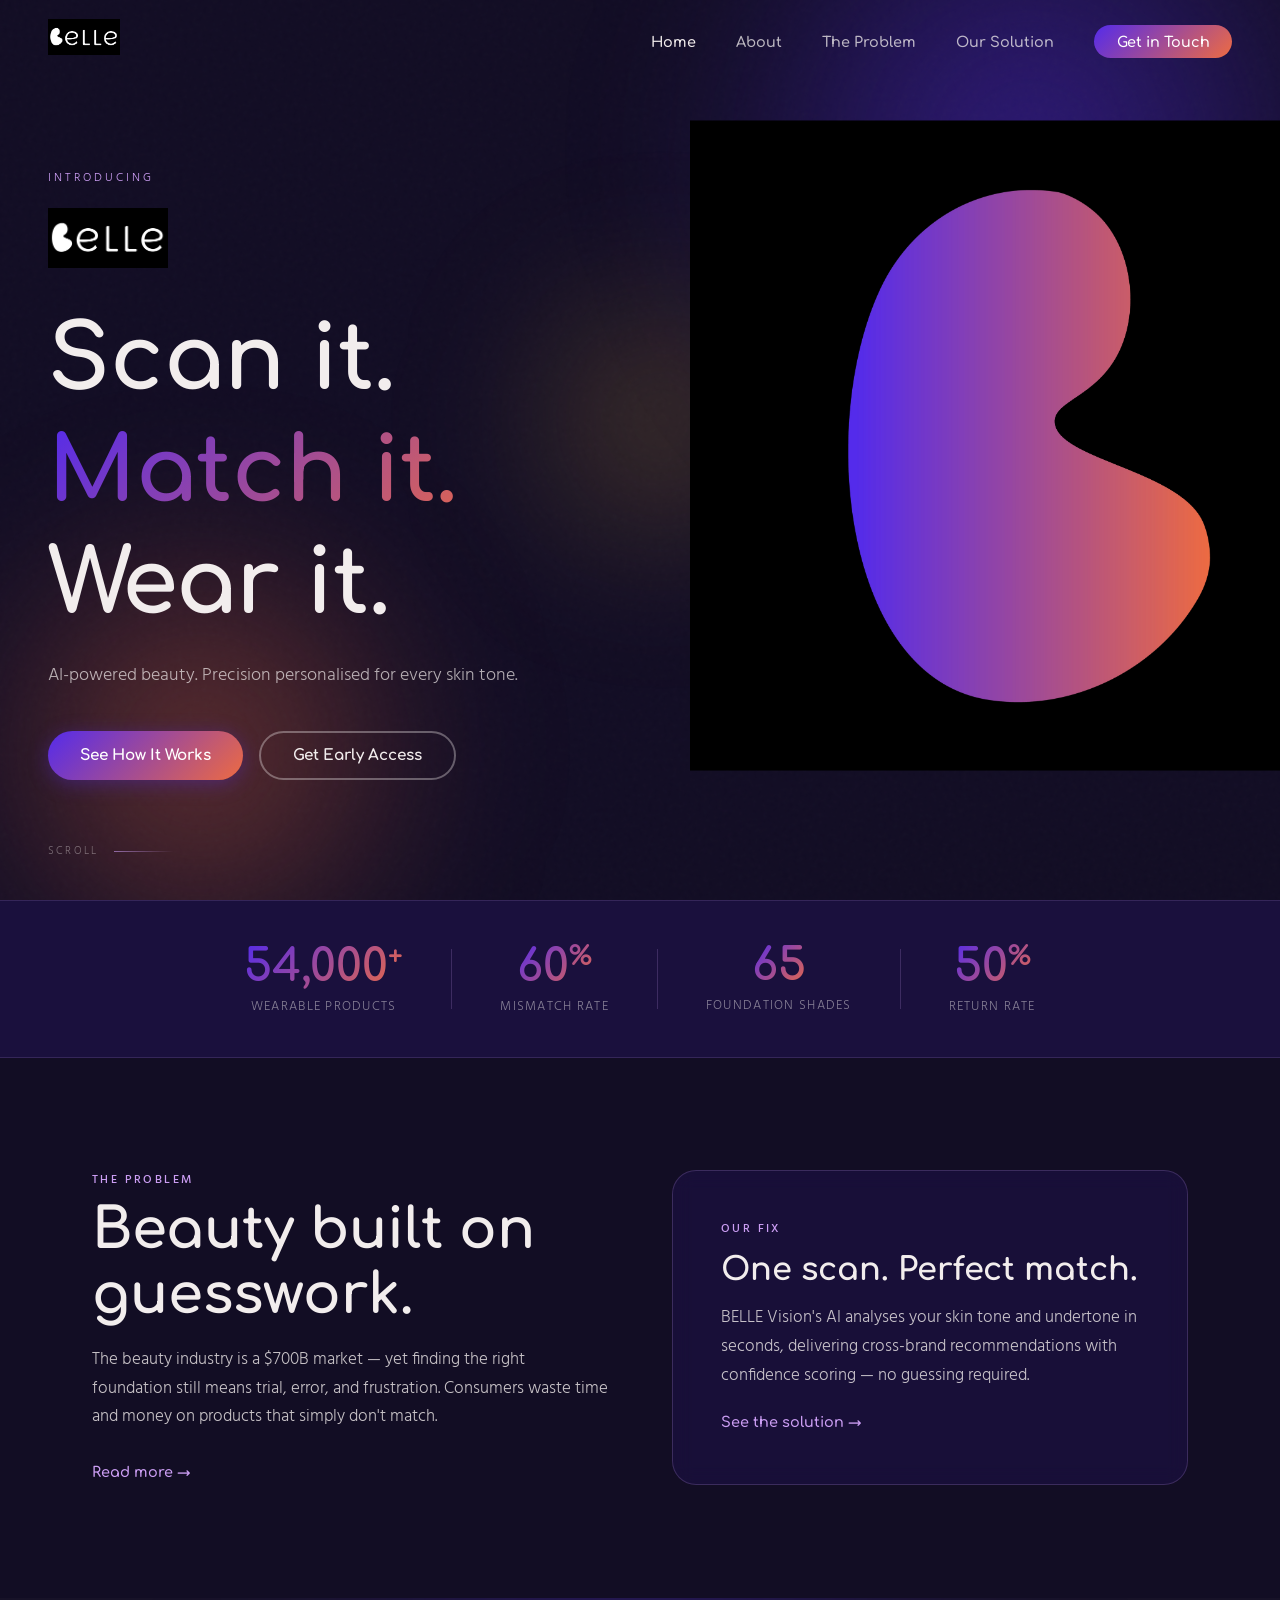
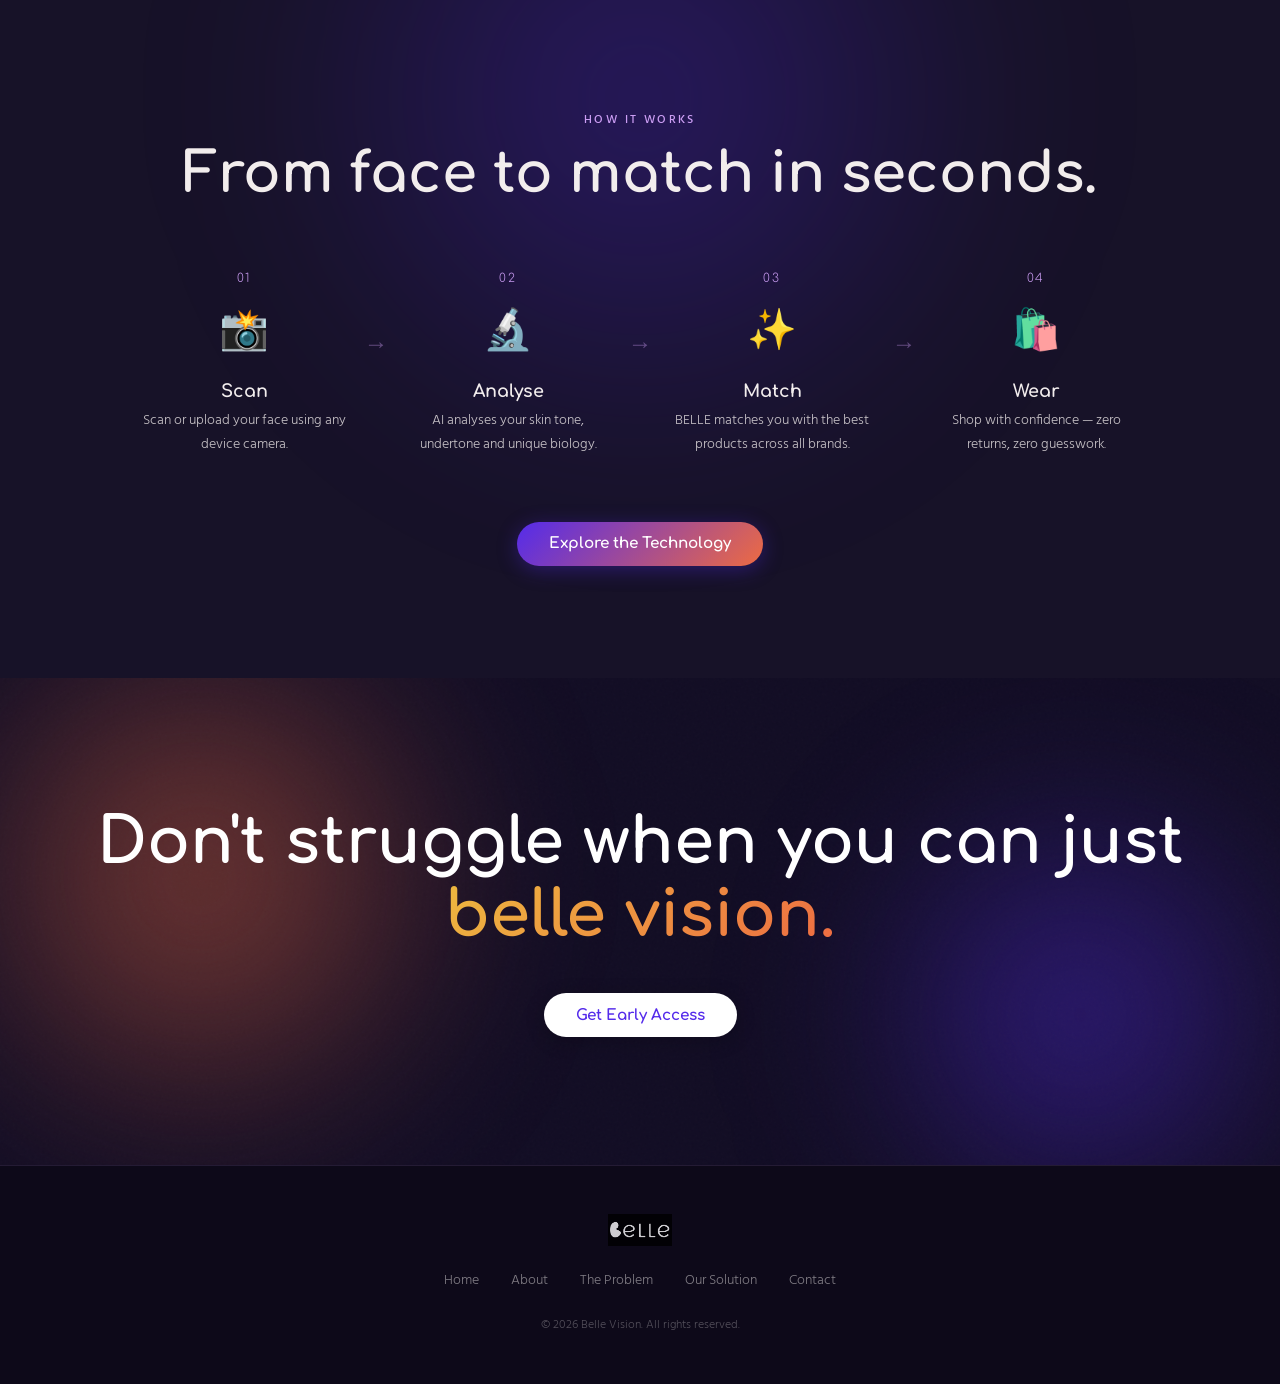
==== bellevision/index.html @ 5bf1c322 "website" ====
<!DOCTYPE html>
<html lang="en">
<head>
  <meta charset="UTF-8" />
  <meta name="viewport" content="width=device-width, initial-scale=1.0" />
  <title>belle vision — Scan it. Match it. Wear it.</title>
  <link rel="icon" type="image/png" href="assets/appicon.png" />
  <link href="https://fonts.googleapis.com/css2?family=Comforter&family=Comfortaa:wght@400;600;700&family=Hind:wght@300;400;500&display=swap" rel="stylesheet" />
  <link rel="stylesheet" href="css/style.css" />
</head>
<body>

  <!-- NAV -->
  <nav class="nav" id="nav">
    <a href="index.html" class="nav-logo">
      <img src="assets/logo_white.png" alt="belle vision" />
    </a>
    <div class="nav-links">
      <a href="index.html" class="active">Home</a>
      <a href="pages/about.html">About</a>
      <a href="pages/problem.html">The Problem</a>
      <a href="pages/solution.html">Our Solution</a>
      <a href="pages/contact.html" class="nav-cta">Get in Touch</a>
    </div>
    <button class="nav-burger" id="burger" aria-label="Menu">
      <span></span><span></span><span></span>
    </button>
  </nav>

  <!-- HERO -->
  <section class="hero">
    <div class="hero-bg">
      <div class="aura aura-1"></div>
      <div class="aura aura-2"></div>
      <div class="aura aura-3"></div>
      <div class="grain"></div>
    </div>
    <div class="hero-content">
      <p class="hero-eyebrow">Introducing</p>
      <div class="hero-logo-wrap">
        <img src="assets/logo_white.png" alt="belle vision" class="hero-logo" />
      </div>
      <h1 class="hero-headline">
        <span class="line">Scan it.</span>
        <span class="line">Match it.</span>
        <span class="line">Wear it.</span>
      </h1>
      <p class="hero-sub">AI-powered beauty. Precision personalised for every skin tone.</p>
      <div class="hero-btns">
        <a href="pages/solution.html" class="btn btn-primary">See How It Works</a>
        <a href="pages/contact.html" class="btn btn-ghost">Get Early Access</a>
      </div>
    </div>
    <div class="hero-mark">
      <img src="assets/logomark.png" alt="" />
    </div>
    <div class="scroll-hint">
      <span>scroll</span>
      <div class="scroll-line"></div>
    </div>
  </section>

  <!-- STATS BAR -->
  <section class="stats-bar">
    <div class="stat">
      <span class="stat-num">54,000<sup>+</sup></span>
      <span class="stat-label">Wearable Products</span>
    </div>
    <div class="stat-divider"></div>
    <div class="stat">
      <span class="stat-num">60<sup>%</sup></span>
      <span class="stat-label">Mismatch Rate</span>
    </div>
    <div class="stat-divider"></div>
    <div class="stat">
      <span class="stat-num">65</span>
      <span class="stat-label">Foundation Shades</span>
    </div>
    <div class="stat-divider"></div>
    <div class="stat">
      <span class="stat-num">50<sup>%</sup></span>
      <span class="stat-label">Return Rate</span>
    </div>
  </section>

  <!-- INTRO SECTION -->
  <section class="intro section">
    <div class="container">
      <div class="intro-grid">
        <div class="intro-text fade-in">
          <p class="label">The Problem</p>
          <h2>Beauty built on guesswork.</h2>
          <p>The beauty industry is a $700B market — yet finding the right foundation still means trial, error, and frustration. Consumers waste time and money on products that simply don't match.</p>
          <a href="pages/problem.html" class="link-arrow">Read more →</a>
        </div>
        <div class="intro-card fade-in delay-1">
          <div class="card-inner">
            <p class="label">Our Fix</p>
            <h3>One scan. Perfect match.</h3>
            <p>BELLE Vision's AI analyses your skin tone and undertone in seconds, delivering cross-brand recommendations with confidence scoring — no guessing required.</p>
            <a href="pages/solution.html" class="link-arrow">See the solution →</a>
          </div>
        </div>
      </div>
    </div>
  </section>

  <!-- HOW IT WORKS TEASER -->
  <section class="how-teaser section">
    <div class="how-bg">
      <div class="aura aura-4"></div>
    </div>
    <div class="container">
      <p class="label text-center fade-in">How It Works</p>
      <h2 class="text-center fade-in">From face to match in seconds.</h2>
      <div class="steps fade-in delay-1">
        <div class="step">
          <div class="step-num">01</div>
          <div class="step-icon">📸</div>
          <h4>Scan</h4>
          <p>Scan or upload your face using any device camera.</p>
        </div>
        <div class="step-arrow">→</div>
        <div class="step">
          <div class="step-num">02</div>
          <div class="step-icon">🔬</div>
          <h4>Analyse</h4>
          <p>AI analyses your skin tone, undertone and unique biology.</p>
        </div>
        <div class="step-arrow">→</div>
        <div class="step">
          <div class="step-num">03</div>
          <div class="step-icon">✨</div>
          <h4>Match</h4>
          <p>BELLE matches you with the best products across all brands.</p>
        </div>
        <div class="step-arrow">→</div>
        <div class="step">
          <div class="step-num">04</div>
          <div class="step-icon">🛍️</div>
          <h4>Wear</h4>
          <p>Shop with confidence — zero returns, zero guesswork.</p>
        </div>
      </div>
      <div class="text-center fade-in delay-2">
        <a href="pages/solution.html" class="btn btn-primary">Explore the Technology</a>
      </div>
    </div>
  </section>

  <!-- CTA BAND -->
  <section class="cta-band">
    <div class="cta-band-bg">
      <div class="aura aura-5"></div>
      <div class="aura aura-6"></div>
      <div class="grain"></div>
    </div>
    <div class="cta-band-content fade-in">
      <h2>Don't struggle when you can just<br><em>belle vision.</em></h2>
      <a href="pages/contact.html" class="btn btn-white">Get Early Access</a>
    </div>
  </section>

  <!-- FOOTER -->
  <footer class="footer">
    <div class="footer-inner">
      <img src="assets/logo_white.png" alt="belle vision" class="footer-logo" />
      <nav class="footer-nav">
        <a href="index.html">Home</a>
        <a href="pages/about.html">About</a>
        <a href="pages/problem.html">The Problem</a>
        <a href="pages/solution.html">Our Solution</a>
        <a href="pages/contact.html">Contact</a>
      </nav>
      <p class="footer-copy">© 2026 Belle Vision. All rights reserved.</p>
    </div>
  </footer>

  <script src="js/main.js"></script>
</body>
</html>
---- bellevision/css/style.css ----
/* ============================================
   BELLE VISION — Global Styles
   Colors: #542BEB (purple), #ED6B42 (orange),
           #CC9EF4 (light purple), #EDB83F (yellow),
           #F2EDED (off-white)
   Fonts: Comfortaa Bold (headings), Hind Light (body)
============================================ */

:root {
  --purple: #542BEB;
  --orange: #ED6B42;
  --light-purple: #CC9EF4;
  --yellow: #EDB83F;
  --cream: #F2EDED;
  --dark: #120D24;
  --grad-main: linear-gradient(135deg, #542BEB 0%, #ED6B42 100%);
  --grad-warm: linear-gradient(135deg, #EDB83F 0%, #ED6B42 100%);
  --grad-soft: linear-gradient(135deg, #CC9EF4 0%, #ED6B42 100%);
  --font-head: 'Comfortaa', cursive;
  --font-body: 'Hind', sans-serif;
}

*, *::before, *::after { box-sizing: border-box; margin: 0; padding: 0; }

html { scroll-behavior: smooth; }

body {
  font-family: var(--font-body);
  font-weight: 300;
  background: var(--dark);
  color: var(--cream);
  overflow-x: hidden;
}

/* ---- TYPOGRAPHY ---- */
h1, h2, h3, h4 { font-family: var(--font-head); font-weight: 700; line-height: 1.15; }
h1 { font-size: clamp(2.8rem, 7vw, 6rem); }
h2 { font-size: clamp(2rem, 4.5vw, 3.5rem); }
h3 { font-size: clamp(1.4rem, 3vw, 2rem); }
h4 { font-size: 1.1rem; }
p { font-size: 1.05rem; line-height: 1.7; color: rgba(242,237,237,0.8); }
a { text-decoration: none; color: inherit; }

.label {
  font-family: var(--font-body);
  font-weight: 500;
  font-size: 0.75rem;
  letter-spacing: 0.2em;
  text-transform: uppercase;
  color: var(--light-purple);
  margin-bottom: 0.75rem;
  display: block;
}

.text-center { text-align: center; }

/* ---- CONTAINER ---- */
.container { max-width: 1160px; margin: 0 auto; padding: 0 2rem; }

/* ---- BUTTONS ---- */
.btn {
  display: inline-flex;
  align-items: center;
  gap: 0.5rem;
  padding: 0.85rem 2rem;
  border-radius: 100px;
  font-family: var(--font-head);
  font-weight: 700;
  font-size: 0.95rem;
  transition: transform 0.2s, box-shadow 0.2s, opacity 0.2s;
  cursor: pointer;
  border: none;
}
.btn:hover { transform: translateY(-2px); }

.btn-primary {
  background: var(--grad-main);
  color: #fff;
  box-shadow: 0 4px 20px rgba(84,43,235,0.35);
}
.btn-primary:hover { box-shadow: 0 8px 32px rgba(84,43,235,0.5); }

.btn-ghost {
  background: transparent;
  color: var(--cream);
  border: 2px solid rgba(242,237,237,0.35);
}
.btn-ghost:hover { border-color: var(--cream); background: rgba(242,237,237,0.07); }

.btn-white {
  background: #fff;
  color: var(--purple);
  box-shadow: 0 4px 20px rgba(0,0,0,0.2);
}
.btn-white:hover { box-shadow: 0 8px 32px rgba(0,0,0,0.3); }

.btn-outline {
  background: transparent;
  color: var(--cream);
  border: 2px solid rgba(204,158,244,0.5);
}
.btn-outline:hover { border-color: var(--light-purple); }

.link-arrow {
  display: inline-flex;
  align-items: center;
  gap: 0.4rem;
  color: var(--light-purple);
  font-family: var(--font-head);
  font-weight: 600;
  font-size: 0.9rem;
  margin-top: 1.5rem;
  transition: gap 0.2s;
}
.link-arrow:hover { gap: 0.8rem; }

/* ---- NAV ---- */
.nav {
  position: fixed;
  top: 0; left: 0; right: 0;
  z-index: 100;
  display: flex;
  align-items: center;
  justify-content: space-between;
  padding: 1.2rem 3rem;
  transition: background 0.3s, backdrop-filter 0.3s, padding 0.3s;
}
.nav.scrolled {
  background: rgba(18,13,36,0.85);
  backdrop-filter: blur(16px);
  -webkit-backdrop-filter: blur(16px);
  padding: 0.8rem 3rem;
  border-bottom: 1px solid rgba(204,158,244,0.15);
}
.nav-logo img { height: 36px; }
.nav-links { display: flex; align-items: center; gap: 2.5rem; }
.nav-links a {
  font-family: var(--font-head);
  font-weight: 600;
  font-size: 0.9rem;
  color: rgba(242,237,237,0.75);
  transition: color 0.2s;
}
.nav-links a:hover, .nav-links a.active { color: var(--cream); }
.nav-cta {
  background: var(--grad-main) !important;
  color: #fff !important;
  padding: 0.55rem 1.4rem;
  border-radius: 100px;
}
.nav-burger { display: none; flex-direction: column; gap: 5px; background: none; border: none; cursor: pointer; padding: 4px; }
.nav-burger span { display: block; width: 24px; height: 2px; background: var(--cream); border-radius: 2px; transition: transform 0.3s, opacity 0.3s; }

/* ---- AURAS / GRADIENT BLOBS ---- */
.aura {
  position: absolute;
  border-radius: 50%;
  filter: blur(80px);
  pointer-events: none;
  will-change: transform;
}
.aura-1 { width: 700px; height: 700px; background: radial-gradient(circle, rgba(84,43,235,0.5) 0%, transparent 70%); top: -200px; right: -100px; animation: float1 12s ease-in-out infinite; }
.aura-2 { width: 500px; height: 500px; background: radial-gradient(circle, rgba(237,107,66,0.45) 0%, transparent 70%); bottom: -100px; left: -50px; animation: float2 15s ease-in-out infinite; }
.aura-3 { width: 300px; height: 300px; background: radial-gradient(circle, rgba(237,184,63,0.35) 0%, transparent 70%); top: 30%; left: 40%; animation: float3 10s ease-in-out infinite; }
.aura-4 { width: 800px; height: 800px; background: radial-gradient(circle, rgba(84,43,235,0.3) 0%, transparent 70%); top: -300px; left: 50%; transform: translateX(-50%); }
.aura-5 { width: 600px; height: 600px; background: radial-gradient(circle, rgba(237,107,66,0.5) 0%, transparent 70%); top: -100px; left: -100px; animation: float1 14s ease-in-out infinite; }
.aura-6 { width: 500px; height: 500px; background: radial-gradient(circle, rgba(84,43,235,0.5) 0%, transparent 70%); bottom: -100px; right: -50px; animation: float2 11s ease-in-out infinite; }

@keyframes float1 { 0%,100%{transform:translate(0,0)} 50%{transform:translate(-30px,40px)} }
@keyframes float2 { 0%,100%{transform:translate(0,0)} 50%{transform:translate(40px,-30px)} }
@keyframes float3 { 0%,100%{transform:translate(0,0)} 50%{transform:translate(-20px,20px)} }

.grain {
  position: absolute;
  inset: 0;
  background-image: url("data:image/svg+xml,%3Csvg viewBox='0 0 200 200' xmlns='http://www.w3.org/2000/svg'%3E%3Cfilter id='n'%3E%3CfeTurbulence type='fractalNoise' baseFrequency='0.9' numOctaves='4' stitchTiles='stitch'/%3E%3C/filter%3E%3Crect width='100%25' height='100%25' filter='url(%23n)' opacity='0.05'/%3E%3C/svg%3E");
  opacity: 0.4;
  pointer-events: none;
}

/* ---- HERO ---- */
.hero {
  position: relative;
  min-height: 100vh;
  display: flex;
  align-items: center;
  overflow: hidden;
  padding: 8rem 3rem 5rem;
}
.hero-bg { position: absolute; inset: 0; }
.hero-content {
  position: relative;
  z-index: 2;
  max-width: 700px;
}
.hero-eyebrow {
  font-family: var(--font-body);
  font-size: 0.75rem;
  letter-spacing: 0.25em;
  text-transform: uppercase;
  color: var(--light-purple);
  margin-bottom: 1.2rem;
  opacity: 0;
  animation: fadeUp 0.7s 0.2s forwards;
}
.hero-logo-wrap {
  opacity: 0;
  animation: fadeUp 0.7s 0.4s forwards;
  margin-bottom: 2rem;
}
.hero-logo { height: 60px; }
.hero-headline {
  display: flex;
  flex-direction: column;
  gap: 0.1em;
  margin-bottom: 1.5rem;
}
.hero-headline .line {
  display: block;
  opacity: 0;
  animation: fadeUp 0.7s forwards;
}
.hero-headline .line:nth-child(1) { animation-delay: 0.5s; }
.hero-headline .line:nth-child(2) { animation-delay: 0.65s; background: var(--grad-main); -webkit-background-clip: text; -webkit-text-fill-color: transparent; background-clip: text; }
.hero-headline .line:nth-child(3) { animation-delay: 0.8s; }
.hero-sub {
  font-size: 1.15rem;
  color: rgba(242,237,237,0.7);
  max-width: 480px;
  margin-bottom: 2.5rem;
  opacity: 0;
  animation: fadeUp 0.7s 1s forwards;
}
.hero-btns {
  display: flex;
  gap: 1rem;
  flex-wrap: wrap;
  opacity: 0;
  animation: fadeUp 0.7s 1.1s forwards;
}
.hero-mark {
  position: absolute;
  right: -60px;
  top: 50%;
  transform: translateY(-50%);
  z-index: 1;
  opacity: 0.12;
  width: 650px;
  animation: fadeIn 1.5s 1s forwards;
}
.hero-mark img { width: 100%; }

.scroll-hint {
  position: absolute;
  bottom: 2.5rem;
  left: 3rem;
  display: flex;
  align-items: center;
  gap: 1rem;
  opacity: 0;
  animation: fadeIn 1s 1.5s forwards;
}
.scroll-hint span { font-size: 0.7rem; letter-spacing: 0.2em; text-transform: uppercase; color: rgba(242,237,237,0.4); }
.scroll-line { width: 60px; height: 1px; background: linear-gradient(90deg, rgba(204,158,244,0.6), transparent); }

/* ---- STATS BAR ---- */
.stats-bar {
  display: flex;
  align-items: center;
  justify-content: center;
  gap: 0;
  background: rgba(84,43,235,0.12);
  border-top: 1px solid rgba(204,158,244,0.15);
  border-bottom: 1px solid rgba(204,158,244,0.15);
  padding: 2.5rem 3rem;
  flex-wrap: wrap;
}
.stat {
  display: flex;
  flex-direction: column;
  align-items: center;
  gap: 0.3rem;
  padding: 0 3rem;
  text-align: center;
}
.stat-num {
  font-family: var(--font-head);
  font-size: clamp(2rem, 4vw, 2.8rem);
  font-weight: 700;
  background: var(--grad-main);
  -webkit-background-clip: text;
  -webkit-text-fill-color: transparent;
  background-clip: text;
}
.stat-num sup { font-size: 0.6em; }
.stat-label { font-size: 0.8rem; letter-spacing: 0.1em; text-transform: uppercase; color: rgba(242,237,237,0.5); }
.stat-divider { width: 1px; height: 60px; background: rgba(204,158,244,0.2); }

/* ---- SECTIONS ---- */
.section { padding: 7rem 0; }

/* ---- INTRO ---- */
.intro-grid {
  display: grid;
  grid-template-columns: 1fr 1fr;
  gap: 4rem;
  align-items: center;
}
.intro-text h2 { margin-bottom: 1.2rem; }
.intro-text p { margin-bottom: 0.5rem; }

.intro-card {
  background: rgba(84,43,235,0.1);
  border: 1px solid rgba(204,158,244,0.2);
  border-radius: 24px;
  padding: 3rem;
  backdrop-filter: blur(10px);
  -webkit-backdrop-filter: blur(10px);
  position: relative;
  overflow: hidden;
}
.intro-card::before {
  content: '';
  position: absolute;
  top: -2px; left: -2px; right: -2px; bottom: -2px;
  border-radius: 25px;
  background: var(--grad-main);
  z-index: -1;
  opacity: 0;
  transition: opacity 0.3s;
}
.intro-card:hover::before { opacity: 0.5; }
.card-inner h3 { margin-bottom: 1rem; }

/* ---- HOW TEASER ---- */
.how-teaser {
  position: relative;
  overflow: hidden;
  padding: 7rem 0;
  background: rgba(255,255,255,0.02);
}
.how-bg { position: absolute; inset: 0; pointer-events: none; }
.how-teaser h2 { margin-bottom: 4rem; }

.steps {
  display: flex;
  align-items: flex-start;
  justify-content: center;
  gap: 0;
  margin-bottom: 4rem;
  flex-wrap: wrap;
}
.step {
  flex: 1;
  min-width: 180px;
  max-width: 240px;
  text-align: center;
  padding: 0 1rem;
}
.step-num {
  font-family: var(--font-head);
  font-size: 0.75rem;
  color: var(--light-purple);
  letter-spacing: 0.15em;
  margin-bottom: 1rem;
}
.step-icon { font-size: 2.5rem; margin-bottom: 1rem; }
.step h4 { margin-bottom: 0.5rem; color: var(--cream); }
.step p { font-size: 0.9rem; }
.step-arrow {
  font-size: 1.5rem;
  color: rgba(204,158,244,0.4);
  padding-top: 3.5rem;
  flex-shrink: 0;
}

/* ---- CTA BAND ---- */
.cta-band {
  position: relative;
  overflow: hidden;
  padding: 8rem 3rem;
  text-align: center;
}
.cta-band-bg { position: absolute; inset: 0; }
.cta-band-content { position: relative; z-index: 2; }
.cta-band h2 {
  font-size: clamp(2rem, 5vw, 4rem);
  margin-bottom: 2.5rem;
  color: #fff;
}
.cta-band h2 em {
  font-style: normal;
  background: var(--grad-warm);
  -webkit-background-clip: text;
  -webkit-text-fill-color: transparent;
  background-clip: text;
}

/* ---- FOOTER ---- */
.footer {
  background: rgba(0,0,0,0.3);
  border-top: 1px solid rgba(204,158,244,0.12);
  padding: 3rem;
}
.footer-inner {
  max-width: 1160px;
  margin: 0 auto;
  display: flex;
  flex-direction: column;
  align-items: center;
  gap: 1.5rem;
  text-align: center;
}
.footer-logo { height: 32px; opacity: 0.8; }
.footer-nav { display: flex; gap: 2rem; flex-wrap: wrap; justify-content: center; }
.footer-nav a {
  font-size: 0.85rem;
  color: rgba(242,237,237,0.5);
  transition: color 0.2s;
}
.footer-nav a:hover { color: var(--cream); }
.footer-copy { font-size: 0.78rem; color: rgba(242,237,237,0.3); }

/* ---- PAGE HEADER ---- */
.page-hero {
  position: relative;
  padding: 10rem 3rem 5rem;
  overflow: hidden;
  text-align: center;
}
.page-hero-bg { position: absolute; inset: 0; }
.page-hero-content { position: relative; z-index: 2; max-width: 700px; margin: 0 auto; }
.page-hero h1 { margin-bottom: 1.2rem; }
.page-hero p { font-size: 1.15rem; color: rgba(242,237,237,0.7); }

/* ---- CONTENT SECTIONS ---- */
.content-section { padding: 5rem 0; }
.content-section + .content-section { border-top: 1px solid rgba(204,158,244,0.1); }

/* ---- CARDS GRID ---- */
.cards-grid {
  display: grid;
  grid-template-columns: repeat(auto-fit, minmax(280px, 1fr));
  gap: 1.5rem;
  margin-top: 3rem;
}
.card {
  background: rgba(84,43,235,0.08);
  border: 1px solid rgba(204,158,244,0.15);
  border-radius: 20px;
  padding: 2.5rem 2rem;
  transition: transform 0.3s, border-color 0.3s;
}
.card:hover { transform: translateY(-6px); border-color: rgba(204,158,244,0.4); }
.card-icon { font-size: 2.5rem; margin-bottom: 1.2rem; }
.card h4 { margin-bottom: 0.6rem; font-size: 1.15rem; }

/* ---- TEAM GRID ---- */
.team-grid {
  display: grid;
  grid-template-columns: repeat(auto-fit, minmax(300px, 1fr));
  gap: 2rem;
  margin-top: 3rem;
}
.team-card {
  background: rgba(84,43,235,0.08);
  border: 1px solid rgba(204,158,244,0.15);
  border-radius: 24px;
  padding: 2.5rem;
  text-align: center;
  transition: transform 0.3s;
}
.team-card:hover { transform: translateY(-6px); }
.team-avatar {
  width: 80px; height: 80px;
  border-radius: 50%;
  background: var(--grad-main);
  margin: 0 auto 1.5rem;
  display: flex;
  align-items: center;
  justify-content: center;
  font-size: 2rem;
}
.team-card h3 { font-size: 1.3rem; margin-bottom: 0.3rem; }
.team-role {
  display: inline-block;
  font-size: 0.78rem;
  letter-spacing: 0.1em;
  text-transform: uppercase;
  color: var(--orange);
  margin-bottom: 1rem;
}
.team-card ul { list-style: none; text-align: left; }
.team-card ul li {
  font-size: 0.88rem;
  color: rgba(242,237,237,0.65);
  padding: 0.3rem 0;
  padding-left: 1rem;
  position: relative;
}
.team-card ul li::before {
  content: '→';
  position: absolute;
  left: 0;
  color: var(--light-purple);
  font-size: 0.7rem;
}

/* ---- CONTACT FORM ---- */
.contact-wrap {
  display: grid;
  grid-template-columns: 1fr 1fr;
  gap: 5rem;
  align-items: start;
  padding: 5rem 0;
}
.contact-info h2 { margin-bottom: 1.2rem; }
.contact-info p { margin-bottom: 1.5rem; }
.contact-email {
  display: inline-flex;
  align-items: center;
  gap: 0.5rem;
  background: var(--grad-main);
  -webkit-background-clip: text;
  -webkit-text-fill-color: transparent;
  background-clip: text;
  font-family: var(--font-head);
  font-weight: 700;
  font-size: 1.1rem;
}

.contact-form { display: flex; flex-direction: column; gap: 1.2rem; }
.form-group { display: flex; flex-direction: column; gap: 0.4rem; }
.form-group label {
  font-size: 0.8rem;
  letter-spacing: 0.12em;
  text-transform: uppercase;
  color: var(--light-purple);
}
.form-group input,
.form-group textarea,
.form-group select {
  background: rgba(84,43,235,0.1);
  border: 1px solid rgba(204,158,244,0.25);
  border-radius: 12px;
  padding: 0.9rem 1.2rem;
  font-family: var(--font-body);
  font-size: 1rem;
  color: var(--cream);
  outline: none;
  transition: border-color 0.2s, background 0.2s;
  width: 100%;
}
.form-group input:focus,
.form-group textarea:focus,
.form-group select:focus {
  border-color: var(--light-purple);
  background: rgba(84,43,235,0.18);
}
.form-group textarea { resize: vertical; min-height: 140px; }
.form-group select option { background: var(--dark); }

/* ---- PROBLEM PAGE ---- */
.problem-list { margin-top: 3rem; display: flex; flex-direction: column; gap: 1.5rem; }
.problem-item {
  display: grid;
  grid-template-columns: 60px 1fr;
  gap: 2rem;
  align-items: start;
  padding: 2rem;
  background: rgba(237,107,66,0.07);
  border: 1px solid rgba(237,107,66,0.2);
  border-radius: 20px;
  transition: transform 0.2s;
}
.problem-item:hover { transform: translateX(8px); }
.problem-num {
  font-family: var(--font-head);
  font-size: 2rem;
  font-weight: 700;
  background: var(--grad-warm);
  -webkit-background-clip: text;
  -webkit-text-fill-color: transparent;
  background-clip: text;
  line-height: 1;
}
.problem-item h4 { margin-bottom: 0.5rem; font-size: 1.1rem; }

/* ---- SOLUTION PAGE ---- */
.solution-steps { margin-top: 3rem; display: flex; flex-direction: column; gap: 2rem; }
.solution-step {
  display: grid;
  grid-template-columns: 80px 1fr;
  gap: 2rem;
  align-items: start;
  padding: 2.5rem;
  background: rgba(84,43,235,0.08);
  border: 1px solid rgba(204,158,244,0.15);
  border-radius: 20px;
  transition: transform 0.2s, border-color 0.3s;
}
.solution-step:hover { transform: translateX(8px); border-color: rgba(204,158,244,0.4); }
.solution-step-icon { font-size: 2.5rem; text-align: center; }
.solution-step h4 { margin-bottom: 0.5rem; font-size: 1.15rem; color: var(--light-purple); }

/* ---- ANIMATIONS ---- */
@keyframes fadeUp {
  from { opacity: 0; transform: translateY(30px); }
  to { opacity: 1; transform: translateY(0); }
}
@keyframes fadeIn {
  from { opacity: 0; }
  to { opacity: 1; }
}

.fade-in {
  opacity: 0;
  transform: translateY(28px);
  transition: opacity 0.7s ease, transform 0.7s ease;
}
.fade-in.visible { opacity: 1; transform: translateY(0); }
.delay-1 { transition-delay: 0.15s; }
.delay-2 { transition-delay: 0.3s; }
.delay-3 { transition-delay: 0.45s; }

/* ---- RESPONSIVE ---- */
@media (max-width: 900px) {
  .nav { padding: 1rem 1.5rem; }
  .nav.scrolled { padding: 0.7rem 1.5rem; }
  .nav-links { display: none; position: fixed; top: 0; right: 0; bottom: 0; width: 280px; background: rgba(18,13,36,0.98); flex-direction: column; align-items: flex-start; justify-content: center; gap: 2rem; padding: 3rem; backdrop-filter: blur(20px); transition: transform 0.3s; z-index: 200; transform: translateX(100%); }
  .nav-links.open { display: flex; transform: translateX(0); }
  .nav-links a { font-size: 1.2rem; }
  .nav-burger { display: flex; z-index: 300; }
  .intro-grid { grid-template-columns: 1fr; gap: 2rem; }
  .contact-wrap { grid-template-columns: 1fr; gap: 3rem; }
  .hero { padding: 7rem 1.5rem 4rem; }
  .hero-mark { display: none; }
  .steps { gap: 1rem; }
  .step-arrow { display: none; }
  .stats-bar { gap: 1.5rem; }
  .stat { padding: 0 1.5rem; }
  .stat-divider { display: none; }
  .section { padding: 5rem 0; }
  .page-hero { padding: 8rem 1.5rem 4rem; }
  .cta-band { padding: 5rem 1.5rem; }
}

@media (max-width: 600px) {
  h1 { font-size: 2.4rem; }
  h2 { font-size: 1.8rem; }
  .hero-logo { height: 44px; }
  .footer { padding: 2rem 1.5rem; }
  .footer-nav { gap: 1rem; }
  .problem-item { grid-template-columns: 1fr; }
  .solution-step { grid-template-columns: 1fr; }
}
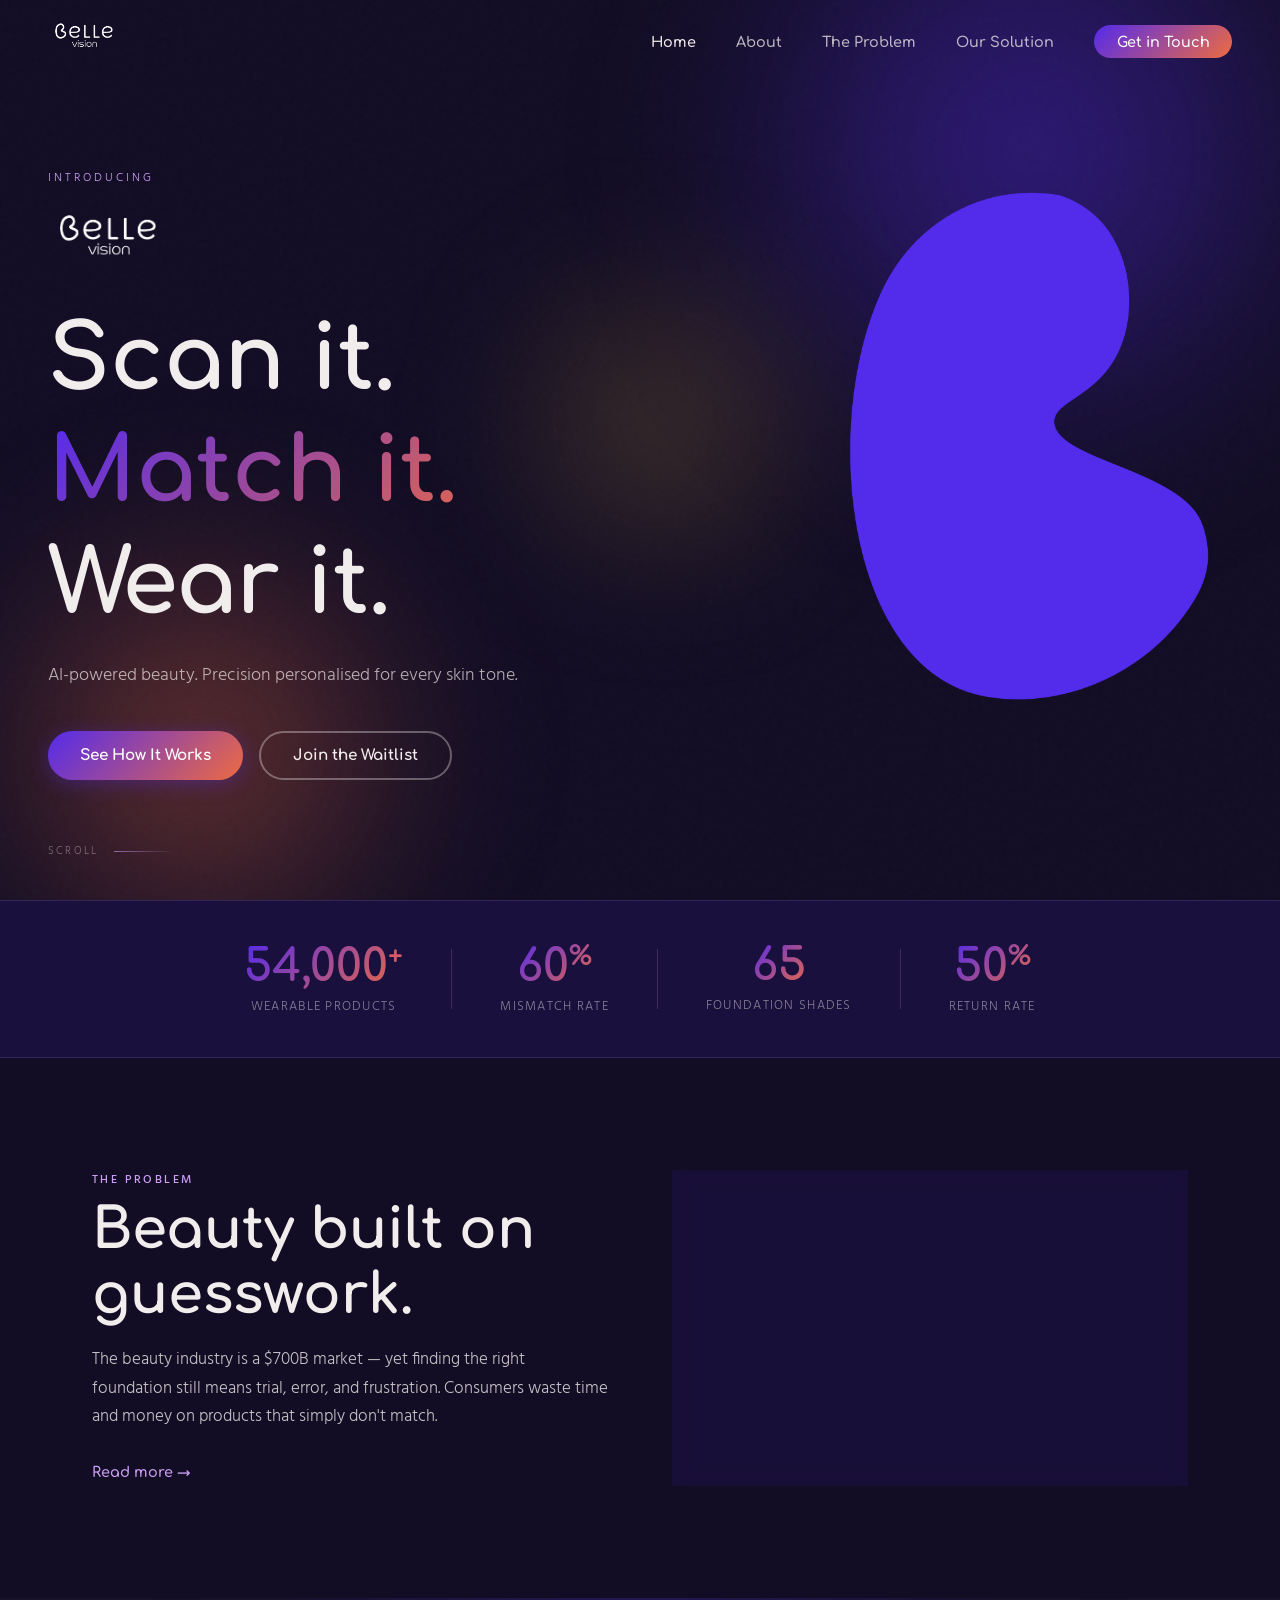
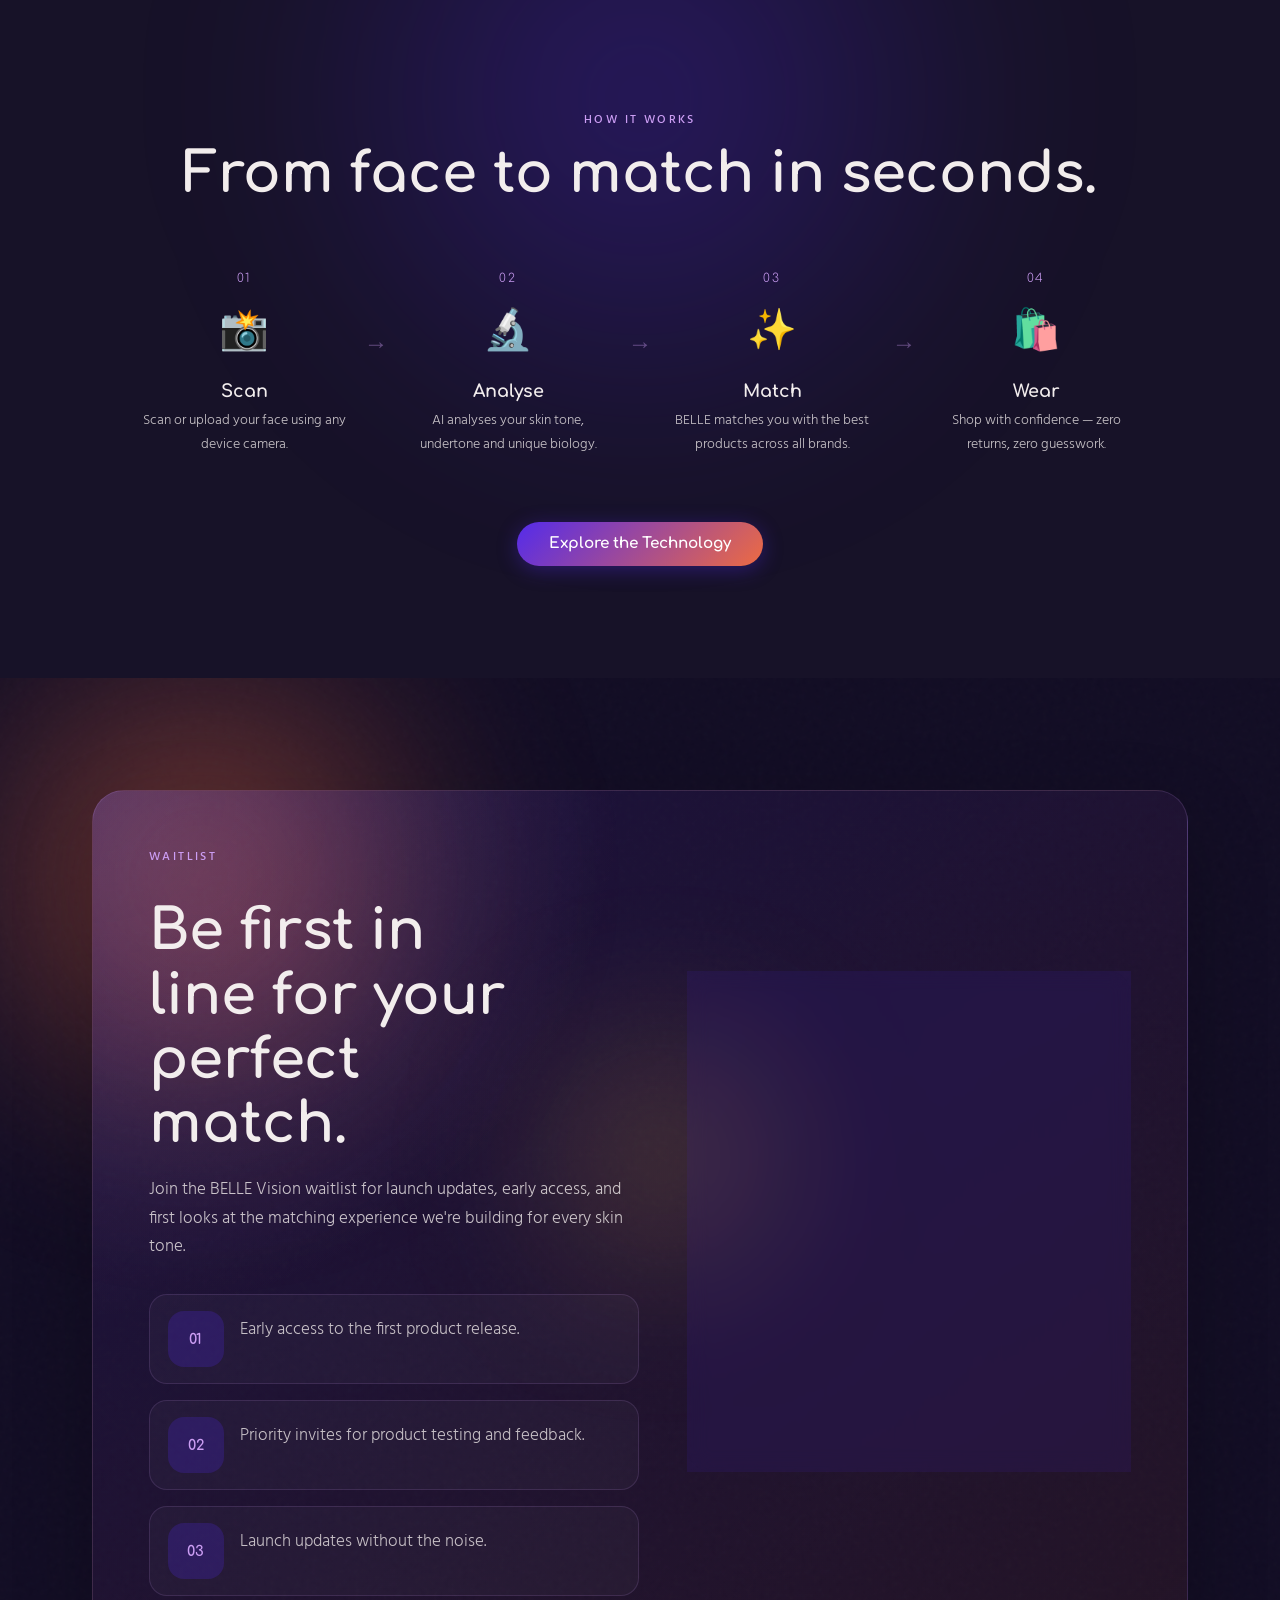
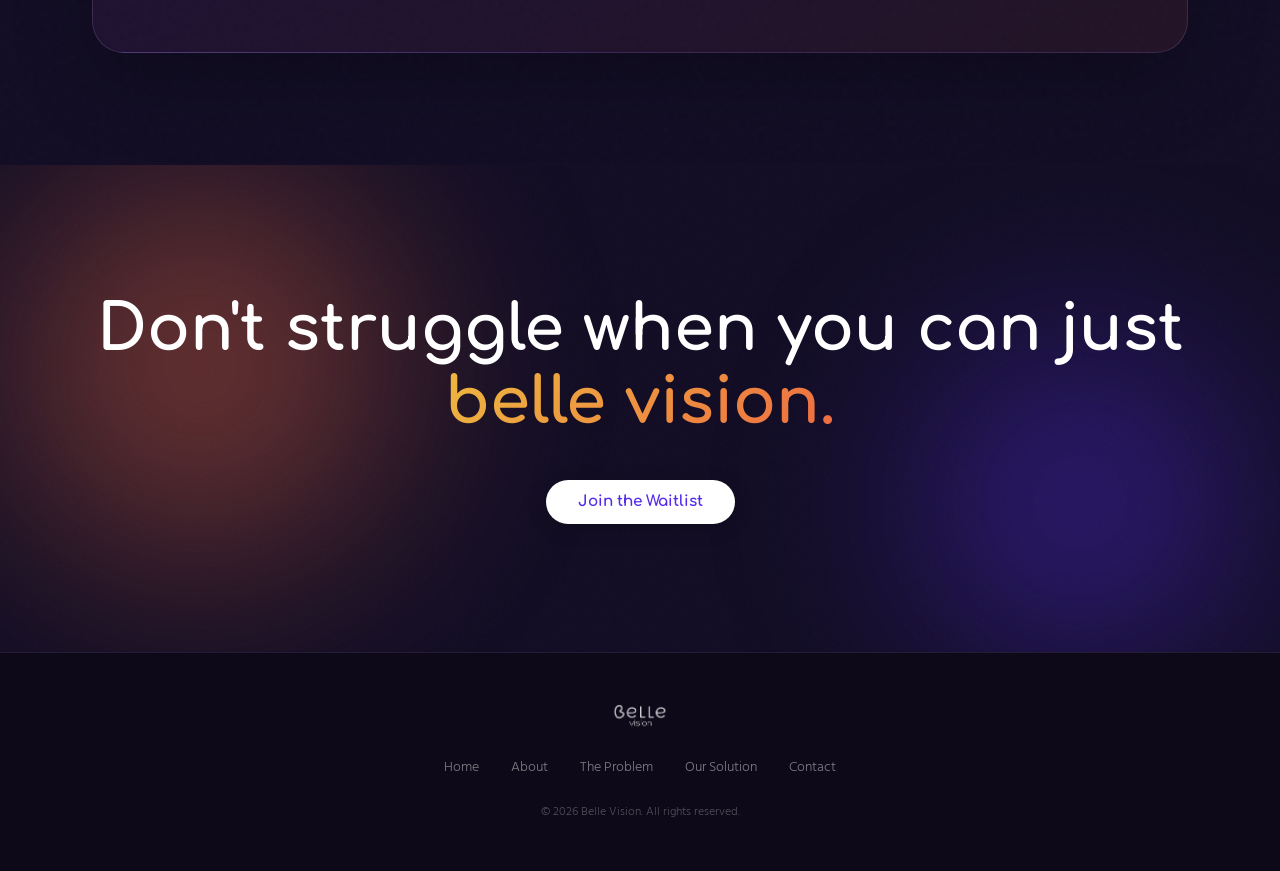
==== commit a1bfe710: "website" ====
--- a/bellevision/index.html
+++ b/bellevision/index.html
@@ -48,7 +48,7 @@
       <p class="hero-sub">AI-powered beauty. Precision personalised for every skin tone.</p>
       <div class="hero-btns">
         <a href="pages/solution.html" class="btn btn-primary">See How It Works</a>
-        <a href="pages/contact.html" class="btn btn-ghost">Get Early Access</a>
+        <a href="#waitlist" class="btn btn-ghost">Join the Waitlist</a>
       </div>
     </div>
     <div class="hero-mark">
@@ -148,6 +148,79 @@
     </div>
   </section>
 
+  <!-- WAITLIST -->
+  <section class="waitlist section" id="waitlist">
+    <div class="waitlist-bg">
+      <div class="aura aura-5"></div>
+      <div class="aura aura-3"></div>
+      <div class="grain"></div>
+    </div>
+    <div class="container">
+      <div class="waitlist-shell">
+        <div class="waitlist-copy fade-in">
+          <p class="label">Waitlist</p>
+          <h2>Be first in line for your perfect match.</h2>
+          <p>Join the BELLE Vision waitlist for launch updates, early access, and first looks at the matching experience we're building for every skin tone.</p>
+          <div class="waitlist-perks">
+            <div class="waitlist-perk">
+              <span>01</span>
+              <p>Early access to the first product release.</p>
+            </div>
+            <div class="waitlist-perk">
+              <span>02</span>
+              <p>Priority invites for product testing and feedback.</p>
+            </div>
+            <div class="waitlist-perk">
+              <span>03</span>
+              <p>Launch updates without the noise.</p>
+            </div>
+          </div>
+        </div>
+
+        <div class="intro-card waitlist-card fade-in delay-1">
+          <p class="label">Save Your Spot</p>
+          <form class="contact-form waitlist-form" id="waitlistForm" action="https://formsubmit.co/ajax/bellevision11@gmail.com" method="POST">
+            <input type="hidden" name="_subject" value="New Belle Vision waitlist signup" />
+            <input type="hidden" name="_captcha" value="false" />
+            <input type="hidden" name="_template" value="table" />
+            <input type="text" name="_honey" class="hp-field" tabindex="-1" autocomplete="off" />
+
+            <div class="form-group">
+              <label for="waitlist-name">Your Name</label>
+              <input type="text" id="waitlist-name" name="name" placeholder="Jane Smith" autocomplete="name" required />
+            </div>
+            <div class="form-group">
+              <label for="waitlist-email">Email Address</label>
+              <input type="email" id="waitlist-email" name="email" placeholder="jane@example.com" autocomplete="email" required />
+            </div>
+            <div class="form-group">
+              <label for="waitlist-interest">Most excited for</label>
+              <select id="waitlist-interest" name="interest">
+                <option value="shade-matching">Foundation shade matching</option>
+                <option value="cross-brand-discovery">Cross-brand product discovery</option>
+                <option value="early-product-testing">Early product testing</option>
+                <option value="partner-updates">Brand and partner updates</option>
+              </select>
+            </div>
+
+            <button type="submit" class="btn btn-primary waitlist-submit">Join the Waitlist</button>
+            <p class="waitlist-note">No spam. Just launch news, early access and occasional product updates.</p>
+          </form>
+
+          <div class="waitlist-feedback" id="waitlistSuccess" hidden>
+            <strong>You're on the list.</strong>
+            <p>Thanks for signing up. We'll reach out when BELLE Vision is ready for you.</p>
+          </div>
+
+          <div class="waitlist-feedback waitlist-feedback-error" id="waitlistError" hidden>
+            <strong>We couldn't submit that just now.</strong>
+            <p>Please try again in a moment or <a href="pages/contact.html">reach us directly here</a>.</p>
+          </div>
+        </div>
+      </div>
+    </div>
+  </section>
+
   <!-- CTA BAND -->
   <section class="cta-band">
     <div class="cta-band-bg">
@@ -157,7 +230,7 @@
     </div>
     <div class="cta-band-content fade-in">
       <h2>Don't struggle when you can just<br><em>belle vision.</em></h2>
-      <a href="pages/contact.html" class="btn btn-white">Get Early Access</a>
+      <a href="#waitlist" class="btn btn-white">Join the Waitlist</a>
     </div>
   </section>
 
--- a/bellevision/css/style.css
+++ b/bellevision/css/style.css
@@ -372,6 +372,112 @@
   color: rgba(204,158,244,0.4);
   padding-top: 3.5rem;
   flex-shrink: 0;
+}
+
+/* ---- WAITLIST ---- */
+.waitlist {
+  position: relative;
+  overflow: hidden;
+}
+.waitlist-bg { position: absolute; inset: 0; pointer-events: none; }
+.waitlist-shell {
+  position: relative;
+  z-index: 1;
+  display: grid;
+  grid-template-columns: minmax(0, 1.05fr) minmax(320px, 0.95fr);
+  gap: 3rem;
+  align-items: center;
+  padding: 3.5rem;
+  border-radius: 32px;
+  background:
+    radial-gradient(circle at top left, rgba(204,158,244,0.18), transparent 38%),
+    linear-gradient(145deg, rgba(84,43,235,0.12), rgba(237,107,66,0.08));
+  border: 1px solid rgba(204,158,244,0.16);
+  box-shadow: 0 30px 80px rgba(0,0,0,0.22);
+}
+.waitlist-copy h2 {
+  max-width: 12ch;
+  margin-bottom: 1.2rem;
+}
+.waitlist-copy > p {
+  max-width: 540px;
+  margin-bottom: 2rem;
+}
+.waitlist-perks {
+  display: grid;
+  gap: 1rem;
+  max-width: 520px;
+}
+.waitlist-perk {
+  display: grid;
+  grid-template-columns: 56px 1fr;
+  gap: 1rem;
+  align-items: start;
+  padding: 1rem 1.1rem;
+  background: rgba(255,255,255,0.03);
+  border: 1px solid rgba(204,158,244,0.14);
+  border-radius: 18px;
+}
+.waitlist-perk span {
+  display: inline-flex;
+  align-items: center;
+  justify-content: center;
+  width: 56px;
+  height: 56px;
+  border-radius: 16px;
+  font-family: var(--font-head);
+  font-size: 0.9rem;
+  font-weight: 700;
+  background: rgba(84,43,235,0.22);
+  color: var(--light-purple);
+}
+.waitlist-perk p {
+  margin: 0;
+  padding-top: 0.35rem;
+  color: rgba(242,237,237,0.78);
+}
+.waitlist-card {
+  padding: 2.4rem;
+}
+.waitlist-submit {
+  width: 100%;
+  justify-content: center;
+}
+.waitlist-note {
+  margin-top: -0.2rem;
+  font-size: 0.86rem;
+  line-height: 1.5;
+  color: rgba(242,237,237,0.5);
+}
+.waitlist-feedback {
+  margin-top: 1.2rem;
+  padding: 1.25rem 1.2rem;
+  border-radius: 16px;
+  border: 1px solid rgba(204,158,244,0.35);
+  background: rgba(84,43,235,0.14);
+}
+.waitlist-feedback strong {
+  display: block;
+  margin-bottom: 0.35rem;
+  font-family: var(--font-head);
+  color: var(--cream);
+}
+.waitlist-feedback p,
+.waitlist-feedback a {
+  margin: 0;
+  color: rgba(242,237,237,0.72);
+}
+.waitlist-feedback-error {
+  border-color: rgba(237,107,66,0.35);
+  background: rgba(237,107,66,0.08);
+}
+.waitlist-form.is-submitting .waitlist-submit {
+  opacity: 0.7;
+  pointer-events: none;
+}
+.hp-field {
+  position: absolute;
+  left: -9999px;
 }
 
 /* ---- CTA BAND ---- */
@@ -632,6 +738,7 @@
   .nav-links a { font-size: 1.2rem; }
   .nav-burger { display: flex; z-index: 300; }
   .intro-grid { grid-template-columns: 1fr; gap: 2rem; }
+  .waitlist-shell { grid-template-columns: 1fr; padding: 2rem; }
   .contact-wrap { grid-template-columns: 1fr; gap: 3rem; }
   .hero { padding: 7rem 1.5rem 4rem; }
   .hero-mark { display: none; }
@@ -649,6 +756,10 @@
   h1 { font-size: 2.4rem; }
   h2 { font-size: 1.8rem; }
   .hero-logo { height: 44px; }
+  .waitlist-shell { padding: 1.4rem; border-radius: 24px; }
+  .waitlist-card { padding: 1.5rem; }
+  .waitlist-perk { grid-template-columns: 48px 1fr; }
+  .waitlist-perk span { width: 48px; height: 48px; }
   .footer { padding: 2rem 1.5rem; }
   .footer-nav { gap: 1rem; }
   .problem-item { grid-template-columns: 1fr; }
